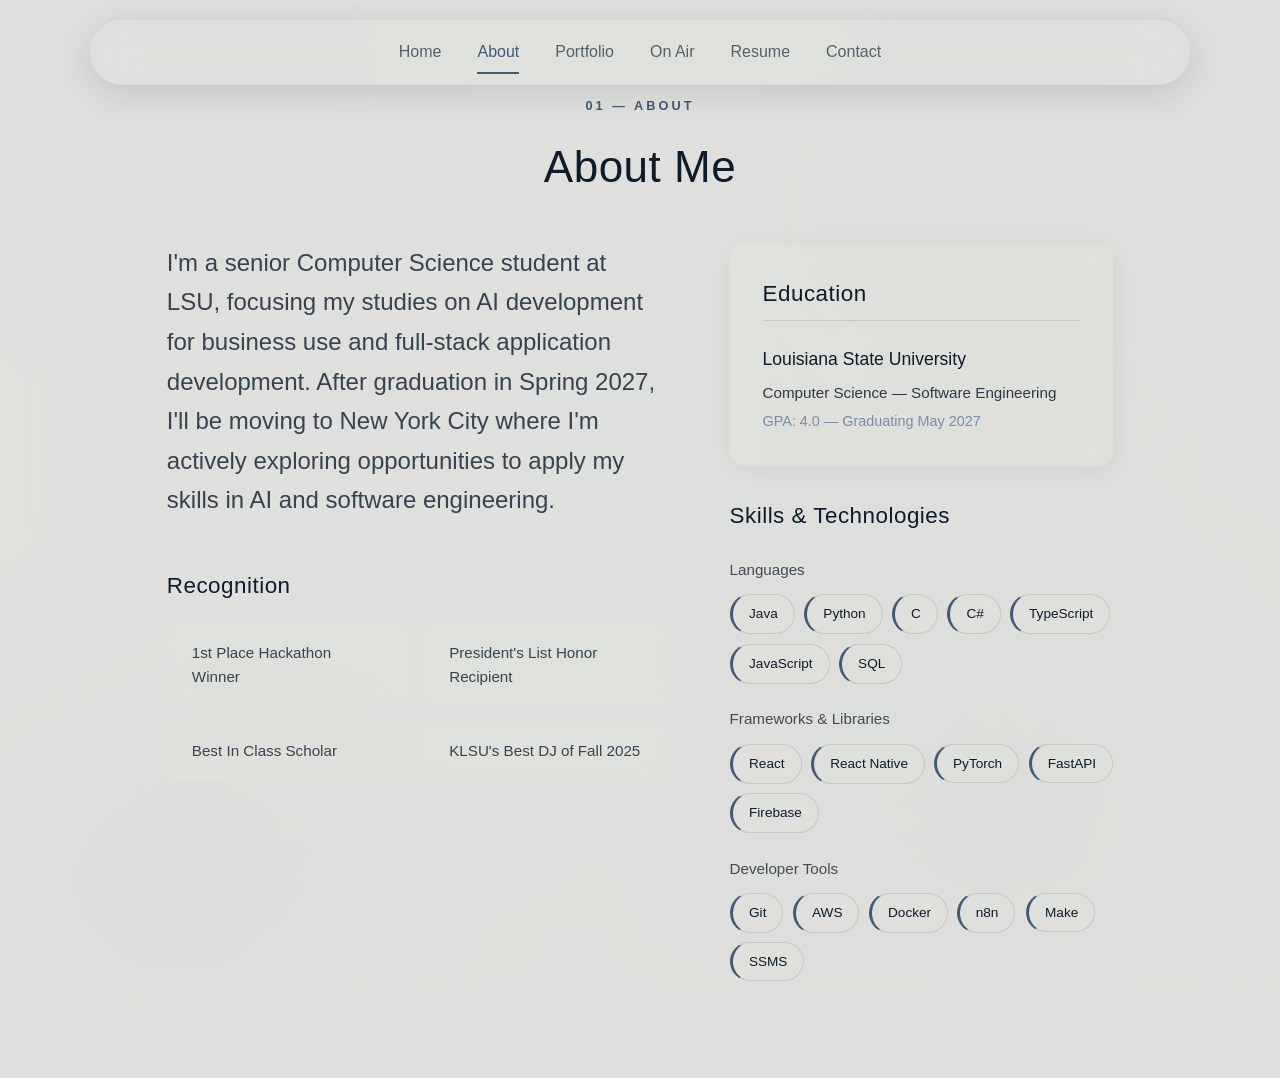
==== about.html @ bff1e8a2 "updated resume to overhaul layout" ====
<!DOCTYPE html>
<html lang="en">

<head>
    <meta charset="UTF-8">
    <meta name="viewport" content="width=device-width, initial-scale=1.0">
    <title>About — Alex Hollier</title>
    <link rel="icon" type="image/svg" href="personal_logo.png">
    <link rel="stylesheet" href="site.css">
</head>

<body>
    <div class="star-container" id="container"></div>

    <div class="content">
        <header>
            <nav>
                <button class="menu-toggle" aria-label="Toggle menu">☰</button>
                <ul>
                    <li><a href="index.html" class="nav-link">Home</a></li>
                    <li><a href="about.html" class="nav-link active">About</a></li>
                    <li><a href="portfolio.html" class="nav-link">Portfolio</a></li>
                    <li><a href="on-air.html" class="nav-link">On Air</a></li>
                    <li><a href="resume.html" class="nav-link">Resume</a></li>
                    <li><a href="contact.html" class="nav-link">Contact</a></li>
                </ul>
            </nav>
        </header>

        <main>
            <div id="about" class="page-section light">
                <div class="section-inner">
                    <span class="section-kicker reveal">01 — About</span>
                    <h2 class="reveal">About Me</h2>

                    <div class="about-grid">
                        <div class="about-col about-col-main">
                            <!-- VOICE: rewrite intro -->
                            <p class="about-intro reveal">
                                I'm a senior Computer Science student at LSU, focusing my studies on AI development for business use and full-stack application development. After graduation in Spring 2027, I'll be moving to New York City where I'm actively exploring opportunities to apply my skills in AI and software engineering.
                            </p>

                            <div class="achievements-section reveal">
                                <h3>Recognition</h3>
                                <div class="achievements-list">
                                    <div class="achievement-item">1st Place Hackathon Winner</div>
                                    <div class="achievement-item">President's List Honor Recipient</div>
                                    <div class="achievement-item">Best In Class Scholar</div>
                                    <div class="achievement-item">KLSU's Best DJ of Fall 2025</div>
                                </div>
                            </div>
                        </div>

                        <div class="about-col about-col-side">
                            <div class="info-card education-card reveal">
                                <h3>Education</h3>
                                <h4>Louisiana State University</h4>
                                <p class="highlight">Computer Science — Software Engineering</p>
                                <p class="detail">GPA: 4.0 — Graduating May 2027</p>
                            </div>

                            <div class="skills-section reveal">
                                <h3>Skills &amp; Technologies</h3>
                                <div class="skills-categories">
                                    <div class="skill-category">
                                        <h4>Languages</h4>
                                        <div class="skill-pills">
                                            <span class="skill-pill">Java</span>
                                            <span class="skill-pill">Python</span>
                                            <span class="skill-pill">C</span>
                                            <span class="skill-pill">C#</span>
                                            <span class="skill-pill">TypeScript</span>
                                            <span class="skill-pill">JavaScript</span>
                                            <span class="skill-pill">SQL</span>
                                        </div>
                                    </div>
                                    <div class="skill-category">
                                        <h4>Frameworks &amp; Libraries</h4>
                                        <div class="skill-pills">
                                            <span class="skill-pill">React</span>
                                            <span class="skill-pill">React Native</span>
                                            <span class="skill-pill">PyTorch</span>
                                            <span class="skill-pill">FastAPI</span>
                                            <span class="skill-pill">Firebase</span>
                                        </div>
                                    </div>
                                    <div class="skill-category">
                                        <h4>Developer Tools</h4>
                                        <div class="skill-pills">
                                            <span class="skill-pill">Git</span>
                                            <span class="skill-pill">AWS</span>
                                            <span class="skill-pill">Docker</span>
                                            <span class="skill-pill">n8n</span>
                                            <span class="skill-pill">Make</span>
                                            <span class="skill-pill">SSMS</span>
                                        </div>
                                    </div>
                                </div>
                            </div>
                        </div>
                    </div>
                </div>
            </div>
        </main>

    <script src="site.js"></script>
</body>

</html>
---- site.css ----
* {
  margin: 0;
  padding: 0;
  box-sizing: border-box;
}

:root {
  --ink: #0d1b2a;
  --accent: #415a77;
  --accent-deep: #1b263b;
  --accent-light: #778da9;
  --sage: #778da9;
  --cream: #e0e1dd;
  --surface: rgba(224, 225, 221, 0.6);
  --surface-strong: rgba(224, 225, 221, 0.85);
  --border-soft: rgba(13, 27, 42, 0.12);
}

html {
  scroll-behavior: smooth;
}

body {
  background: var(--cream);
  font-family: -apple-system, BlinkMacSystemFont, 'Segoe UI', Roboto, Oxygen, Ubuntu, Cantarell, sans-serif;
  color: var(--ink);
  line-height: 1.6;
  min-height: 100vh;
}

/* Warm glow blobs behind the star field */
body::before {
  content: '';
  position: fixed;
  inset: -10%;
  z-index: 0;
  pointer-events: none;
  background:
    radial-gradient(ellipse 900px 600px at 15% 10%, rgba(65, 90, 119, 0.22), transparent 60%),
    radial-gradient(ellipse 800px 700px at 85% 15%, rgba(119, 141, 169, 0.30), transparent 60%),
    radial-gradient(ellipse 900px 800px at 75% 85%, rgba(13, 27, 42, 0.16), transparent 60%),
    radial-gradient(ellipse 700px 600px at 20% 90%, rgba(27, 38, 59, 0.20), transparent 60%),
    radial-gradient(ellipse 1000px 900px at 50% 50%, rgba(119, 141, 169, 0.18), transparent 65%);
  filter: blur(10px);
  animation: drift-blobs 40s ease-in-out infinite;
}

@keyframes drift-blobs {
  0% {
    transform: translate(0, 0);
  }
  25% {
    transform: translate(3%, 4%);
  }
  50% {
    transform: translate(-2%, 5%);
  }
  75% {
    transform: translate(-4%, -3%);
  }
  100% {
    transform: translate(0, 0);
  }
}

.star-container {
  position: fixed;
  width: 100%;
  height: 100%;
  top: 0;
  left: 0;
  z-index: 1;
}

.star {
  position: absolute;
  border-radius: 50%;
}

.content {
  position: relative;
  z-index: 2;
  min-height: 100vh;
  display: flex;
  flex-direction: column;
}

header {
  position: fixed;
  top: 1.25rem;
  left: 50%;
  transform: translateX(-50%);
  width: calc(100% - 3rem);
  max-width: 1100px;
  padding: 0.6rem 1.5rem;
  background: var(--surface-strong);
  backdrop-filter: blur(20px) saturate(180%);
  -webkit-backdrop-filter: blur(20px) saturate(180%);
  z-index: 100;
  border: 1px solid rgba(224, 225, 221, 0.9);
  border-radius: 999px;
  box-shadow: 0 8px 32px rgba(13, 27, 42, 0.12), 0 1px 2px rgba(13, 27, 42, 0.04);
}

nav {
  display: flex;
  justify-content: center;
  align-items: center;
  width: 100%;
  margin: 0 auto;
}

.menu-toggle {
  display: none;
  background: none;
  border: none;
  color: var(--ink);
  font-size: 1.8rem;
  cursor: pointer;
  padding: 0.5rem;
}

nav ul {
  display: flex;
  list-style: none;
  gap: 2.25rem;
  margin: 0;
  font-size: 1rem;
}

nav a {
  color: rgba(13, 27, 42, 0.65);
  text-decoration: none;
  font-weight: 500;
  transition: all 0.3s;
  cursor: pointer;
  padding: 0.5rem 0;
  display: inline-block;
  border-bottom: 2px solid transparent;
}

nav a:hover {
  color: var(--ink);
}

nav a.nav-link.active {
  color: var(--accent);
  border-bottom: 2px solid var(--accent);
}

main {
  flex: 1;
}

/* Full-bleed section system */
.page-section {
  scroll-margin-top: 110px;
  width: 100%;
  padding: 6rem 0;
}

.page-section.light {
  background: rgba(224, 225, 221, 0.94);
  color: var(--ink);
}

.page-section.red {
  background: var(--accent-deep);
  color: var(--cream);
}

.section-inner {
  max-width: 1100px;
  margin: 0 auto;
  padding: 0 6%;
}

.section-kicker {
  display: block;
  font-size: 0.8rem;
  font-weight: 600;
  letter-spacing: 3px;
  text-transform: uppercase;
  color: var(--accent);
  margin-bottom: 1rem;
  text-align: center;
}

.page-section.red .section-kicker {
  color: var(--accent-light);
}

/* Reveal-on-scroll */
.reveal {
  opacity: 0;
  transform: translateY(28px);
  transition: opacity 0.7s ease, transform 0.7s ease;
}

.reveal.is-visible {
  opacity: 1;
  transform: translateY(0);
}

@media (prefers-reduced-motion: reduce) {
  .reveal {
    opacity: 1;
    transform: none;
    transition: none;
  }
}

.hero {
  text-align: center;
  padding: 3rem 0;
}

.hero-kicker {
  font-size: 0.9rem;
  font-weight: 600;
  letter-spacing: 3px;
  text-transform: uppercase;
  color: var(--accent);
  margin-bottom: 1.5rem;
}

.hero h1 {
  font-size: 6.5rem;
  font-weight: 450;
  letter-spacing: 1px;
  color: var(--ink);
}

.home-intro {
  font-size: 1.3rem;
  font-weight: 400;
  color: rgba(13, 27, 42, 0.8);
  line-height: 1.7;
  max-width: 640px;
  margin: 1.5rem auto 0;
}

.stats-row {
  display: grid;
  grid-template-columns: repeat(4, 1fr);
  gap: 1.5rem;
  margin: 3rem auto 0;
  max-width: 900px;
}

.stat-item {
  text-align: center;
  padding: 1.5rem 1rem;
  background: var(--surface);
  border: 1px solid rgba(224, 225, 221, 0.9);
  backdrop-filter: blur(10px);
  border-radius: 12px;
  transition: all 0.3s ease;
}

.stat-item:hover {
  background: var(--surface-strong);
  transform: translateY(-2px);
}

.stat-value {
  display: block;
  font-size: 1.6rem;
  font-weight: 600;
  color: var(--accent);
  margin-bottom: 0.35rem;
}

.stat-label {
  font-size: 0.8rem;
  font-weight: 500;
  color: var(--sage);
  text-transform: uppercase;
  letter-spacing: 1px;
}

.home-ctas {
  display: flex;
  justify-content: center;
  gap: 1.25rem;
  margin-top: 2.5rem;
  flex-wrap: wrap;
}

.contact-link.outline {
  background: transparent;
  color: var(--ink);
}

.contact-link.outline:hover {
  background: var(--ink);
  color: #ffffff;
}

h2 {
  font-size: 2.75rem;
  font-weight: 500;
  letter-spacing: 0.5px;
  margin-bottom: 2.5rem;
  text-align: center;
  color: inherit;
}

/* About: asymmetric two-column */
.about-grid {
  display: grid;
  grid-template-columns: 1.3fr 1fr;
  gap: 4rem;
  align-items: start;
  text-align: left;
}

.about-intro {
  font-size: 1.5rem;
  font-weight: 400;
  color: rgba(13, 27, 42, 0.8);
  line-height: 1.65;
  margin-bottom: 3rem;
}

.about-col-side {
  display: flex;
  flex-direction: column;
  gap: 2rem;
}

.info-card {
  background: var(--surface);
  border: 1px solid rgba(224, 225, 221, 0.9);
  backdrop-filter: blur(10px);
  border-radius: 15px;
  padding: 2rem;
  transition: all 0.3s ease;
  text-align: left;
  box-shadow: 0 4px 24px rgba(13, 27, 42, 0.06);
}

.info-card:hover {
  background: var(--surface-strong);
  border-color: rgba(224, 225, 221, 1);
  transform: translateY(-5px);
  box-shadow: 0 8px 32px rgba(13, 27, 42, 0.1);
}

.info-card h3 {
  font-size: 1.4rem;
  font-weight: 500;
  letter-spacing: 0.5px;
  margin-bottom: 1.5rem;
  text-align: left;
  color: var(--ink);
  border-bottom: 1px solid var(--border-soft);
  padding-bottom: 0.5rem;
}

.info-card h4 {
  font-size: 1.1rem;
  font-weight: 500;
  color: var(--ink);
  margin-bottom: 0.5rem;
  margin-top: 0.5rem;
}

.info-card .highlight {
  color: rgba(13, 27, 42, 0.85);
  font-size: 0.95rem;
  margin-bottom: 0.3rem;
}

.info-card .detail {
  color: var(--sage);
  font-size: 0.9rem;
}

.achievements-section h3 {
  font-size: 1.4rem;
  font-weight: 500;
  letter-spacing: 0.5px;
  margin-bottom: 1.25rem;
  text-align: left;
  color: var(--ink);
}

.achievements-list {
  display: grid;
  grid-template-columns: repeat(auto-fit, minmax(200px, 1fr));
  gap: 1rem;
}

.achievement-item {
  font-size: 0.95rem;
  color: rgba(13, 27, 42, 0.8);
  padding: 1rem 1.5rem;
  background: var(--surface);
  border: 1px solid rgba(224, 225, 221, 0.9);
  backdrop-filter: blur(10px);
  border-radius: 8px;
  text-align: left;
  transition: all 0.3s ease;
}

.achievement-item:hover {
  background: var(--surface-strong);
  border-color: rgba(224, 225, 221, 1);
  transform: translateY(-2px);
}

.skills-section > h3 {
  font-size: 1.4rem;
  font-weight: 500;
  letter-spacing: 0.5px;
  margin-bottom: 1.5rem;
  text-align: left;
  color: var(--ink);
}

.skills-categories {
  display: grid;
  grid-template-columns: 1fr;
  gap: 1.5rem;
}

.skill-category h4 {
  font-size: 0.95rem;
  font-weight: 500;
  color: rgba(13, 27, 42, 0.75);
  margin-bottom: 0.75rem;
  text-align: left;
}

.skill-pills {
  display: flex;
  flex-wrap: wrap;
  gap: 0.6rem;
  justify-content: flex-start;
}

.skill-pill {
  background: var(--surface);
  border: 1px solid var(--border-soft);
  border-left: 3px solid var(--accent);
  color: var(--ink);
  padding: 0.5rem 1rem;
  border-radius: 25px;
  font-size: 0.85rem;
  font-weight: 500;
  transition: all 0.3s ease;
  cursor: default;
  backdrop-filter: blur(6px);
}

.skill-pill:hover {
  background: var(--surface-strong);
  border-color: rgba(13, 27, 42, 0.2);
  transform: translateY(-2px);
  box-shadow: 0 4px 12px rgba(13, 27, 42, 0.1);
}

/* Experience: editorial numbered rows */
.experience-rows {
  display: flex;
  flex-direction: column;
}

.experience-row {
  display: grid;
  grid-template-columns: 100px 1fr;
  gap: 2rem;
  padding: 2.25rem 0;
  border-bottom: 1px solid rgba(224, 225, 221, 0.18);
  align-items: start;
  text-align: left;
}

.experience-row:first-child {
  padding-top: 0;
}

.experience-row:last-child {
  border-bottom: none;
  padding-bottom: 0;
}

.experience-num {
  font-size: 2.5rem;
  font-weight: 300;
  color: rgba(224, 225, 221, 0.25);
  line-height: 1;
}

.experience-header {
  display: flex;
  justify-content: space-between;
  align-items: baseline;
  flex-wrap: wrap;
  gap: 0.5rem;
  margin-bottom: 0.25rem;
}

.experience-header h3 {
  font-size: 1.3rem;
  font-weight: 500;
  color: var(--cream);
}

.experience-dates {
  font-size: 0.85rem;
  color: var(--accent-light);
  white-space: nowrap;
}

.experience-org {
  font-size: 0.95rem;
  color: var(--accent-light);
  font-weight: 500;
  margin-bottom: 0.9rem;
}

.experience-body ul {
  padding-left: 1.1rem;
}

.experience-body li {
  font-size: 0.95rem;
  color: rgba(224, 225, 221, 0.8);
  line-height: 1.6;
  margin-bottom: 0.4rem;
}

.experience-body li:last-child {
  margin-bottom: 0;
}

/* Projects: alternating rows */
.project-rows {
  display: flex;
  flex-direction: column;
  gap: 3.5rem;
  margin-top: 1rem;
}

.project-row {
  display: grid;
  grid-template-columns: 280px 1fr;
  gap: 2.5rem;
  align-items: center;
  text-align: left;
}

.project-row.reverse {
  grid-template-columns: 1fr 280px;
}

.project-row.reverse .project-row-media {
  order: 2;
}

.project-row.reverse .project-row-body {
  order: 1;
}

.project-row-media {
  display: block;
  transition: transform 0.3s ease-in-out;
}

.project-row-media:hover {
  transform: scale(1.03);
}

.project-media-img {
  width: 100%;
  height: 200px;
  object-fit: contain;
  border-radius: 12px;
  padding: 1.5rem;
  box-shadow: 0 4px 20px rgba(0, 0, 0, 0.2);
}

.project-media-img.entergy-bg {
  background-color: #ffffff;
}

.project-media-img.rooted-bg {
  background-color: #f5f3eb;
}

.project-media-img.melodify-bg {
  background-color: #5542a5;
}

.project-row-body h3 {
  font-size: 1.7rem;
  font-weight: 500;
  letter-spacing: 0.5px;
  margin-bottom: 0.7rem;
  color: var(--cream);
}

.project-row-body p {
  font-size: 1.05rem;
  font-weight: 400;
  color: rgba(224, 225, 221, 0.8);
  line-height: 1.6;
  margin-bottom: 0.9rem;
}

.project-row-link {
  display: inline-block;
  color: var(--accent-light);
  text-decoration: none;
  font-weight: 500;
  font-size: 0.9rem;
  letter-spacing: 0.5px;
  border-bottom: 1px solid transparent;
  transition: border-color 0.3s;
}

.project-row-link:hover {
  border-color: var(--accent-light);
}

/* Work-in-progress placeholder */
.wip-notice {
  text-align: center;
  padding: 3rem 0;
}

.wip-text {
  font-size: 1.1rem;
  color: rgba(13, 27, 42, 0.65);
  margin-top: 0.5rem;
}

/* On Air */
.on-air-layout {
  display: flex;
  flex-direction: column;
  gap: 1.75rem;
}

.on-air-main {
  display: flex;
  align-items: center;
  gap: 2rem;
}

.on-air-logo {
  width: 90px;
  height: 90px;
  object-fit: contain;
  border-radius: 14px;
  background: #ffffff;
  padding: 0.6rem;
  box-shadow: 0 4px 20px rgba(13, 27, 42, 0.1);
  flex-shrink: 0;
}

.on-air-blurb {
  font-size: 1.5rem;
  font-weight: 450;
  line-height: 1.5;
  color: var(--ink);
  border-left: 3px solid var(--accent);
  padding-left: 1.5rem;
  margin: 0;
  font-style: normal;
}

.on-air-meta {
  display: flex;
  align-items: center;
  gap: 1.5rem;
  flex-wrap: wrap;
  padding-left: calc(90px + 2rem);
}

.on-air-schedule {
  color: var(--sage);
  font-size: 0.95rem;
  font-weight: 500;
}

.listen-link {
  display: inline-flex;
  align-items: center;
  gap: 0.6rem;
  background: var(--accent);
  color: #ffffff;
  text-decoration: none;
  font-weight: 500;
  letter-spacing: 0.5px;
  padding: 0.7rem 1.6rem;
  border-radius: 999px;
  border: 1px solid var(--accent);
  transition: all 0.3s;
}

.listen-link::before {
  content: '';
  width: 8px;
  height: 8px;
  border-radius: 50%;
  background: #ffffff;
  box-shadow: 0 0 6px rgba(255, 255, 255, 0.9);
}

.listen-link:hover {
  background: var(--accent-deep);
  border-color: var(--accent-deep);
}

.on-air-gallery {
  display: grid;
  grid-template-columns: repeat(2, 1fr);
  gap: 1.5rem;
  padding-left: calc(90px + 2rem);
}

.on-air-photo {
  width: 100%;
  height: 220px;
  object-fit: cover;
  border-radius: 12px;
  box-shadow: 0 4px 20px rgba(13, 27, 42, 0.1);
}

/* Resume */
.resume-card {
  background: var(--surface);
  border: 1px solid rgba(224, 225, 221, 0.9);
  backdrop-filter: blur(10px);
  border-radius: 15px;
  overflow: hidden;
  box-shadow: 0 4px 24px rgba(13, 27, 42, 0.08);
}

.resume-toolbar {
  display: flex;
  justify-content: space-between;
  align-items: center;
  flex-wrap: wrap;
  gap: 1rem;
  padding: 1.1rem 1.5rem;
  border-bottom: 1px solid var(--border-soft);
}

.resume-toolbar-label {
  font-weight: 500;
  font-size: 0.95rem;
  color: var(--ink);
}

.resume-toolbar-actions {
  display: flex;
  gap: 1.5rem;
  flex-wrap: wrap;
}

.resume-action-link {
  color: var(--accent);
  text-decoration: none;
  font-weight: 500;
  font-size: 0.9rem;
  border-bottom: 1px solid transparent;
  transition: border-color 0.3s;
}

.resume-action-link:hover {
  border-color: var(--accent);
}

.resume-frame-wrapper {
  width: 100%;
  aspect-ratio: 8.5 / 11;
  background: #ffffff;
  position: relative;
  overflow: hidden;
}

/* Google's preview iframe renders its own scrollbar inside the doc; oversizing
   the iframe and clipping the wrapper pushes that scrollbar out of view. */
.resume-frame {
  position: absolute;
  top: 0;
  left: 0;
  width: calc(100% + 20px);
  height: 100%;
  border: none;
  display: block;
}

footer {
  text-align: center;
  padding: 2rem 0 2.5rem;
  color: rgba(13, 27, 42, 0.5);
  font-size: 0.85rem;
}

/* Contact */
.contact-section {
  text-align: center;
}

.contact-section h2 {
  font-size: 3.25rem;
}

.contact-section p {
  font-size: 1.3rem;
  font-weight: 400;
  color: rgba(13, 27, 42, 0.65);
  margin-bottom: 1.5rem;
}

.contact-link {
  display: inline-block;
  color: #ffffff;
  background: var(--ink);
  text-decoration: none;
  font-weight: 500;
  letter-spacing: 1px;
  padding: 0.8rem 2rem;
  border-radius: 999px;
  border: 1px solid var(--ink);
  transition: all 0.3s;
}

.contact-link:hover {
  background: var(--accent);
  border-color: var(--accent);
}

::-webkit-scrollbar {
  width: 6px;
}

::-webkit-scrollbar-track {
  background: transparent;
}

::-webkit-scrollbar-thumb {
  background: rgba(13, 27, 42, 0.2);
  border-radius: 6px;
}

::-webkit-scrollbar-thumb:hover {
  background: rgba(13, 27, 42, 0.35);
}

@media (max-width: 768px) {
  .menu-toggle {
    display: block;
  }

  header {
    top: 1rem;
    width: calc(100% - 2rem);
    border-radius: 24px;
  }

  nav ul {
    position: fixed;
    top: 80px;
    left: 1rem;
    right: 1rem;
    background: var(--surface-strong);
    backdrop-filter: blur(20px) saturate(180%);
    -webkit-backdrop-filter: blur(20px) saturate(180%);
    flex-direction: column;
    gap: 0;
    padding: 1rem 0;
    margin: 0;
    transform: translateY(-20px);
    opacity: 0;
    transition: transform 0.3s ease, opacity 0.3s ease;
    pointer-events: none;
    border-radius: 20px;
    border: 1px solid rgba(224, 225, 221, 0.9);
    box-shadow: 0 8px 32px rgba(13, 27, 42, 0.12);
  }

  nav ul.active {
    transform: translateY(0);
    opacity: 1;
    pointer-events: all;
  }

  nav ul li {
    padding: 1rem 0;
    text-align: center;
  }

  nav a {
    font-size: 1.1rem;
  }

  .page-section {
    padding: 4rem 0;
  }

  .hero h1 {
    font-size: 2.75rem;
  }

  .stats-row {
    grid-template-columns: repeat(2, 1fr);
  }

  .about-grid {
    grid-template-columns: 1fr;
    gap: 2.5rem;
  }

  .experience-row {
    grid-template-columns: 50px 1fr;
    gap: 1rem;
  }

  .experience-num {
    font-size: 1.75rem;
  }

  .project-row,
  .project-row.reverse {
    grid-template-columns: 1fr;
    gap: 1.5rem;
  }

  .project-row .project-row-media,
  .project-row.reverse .project-row-media {
    order: 1;
  }

  .project-row .project-row-body,
  .project-row.reverse .project-row-body {
    order: 2;
  }

  .resume-toolbar {
    flex-direction: column;
    align-items: flex-start;
  }

  .on-air-main {
    flex-direction: column;
    text-align: center;
  }

  .on-air-blurb {
    border-left: none;
    border-top: 3px solid var(--accent);
    padding-left: 0;
    padding-top: 1rem;
  }

  .on-air-meta,
  .on-air-gallery {
    padding-left: 0;
  }

  .on-air-meta {
    justify-content: center;
  }

  .on-air-gallery {
    grid-template-columns: 1fr;
  }
}
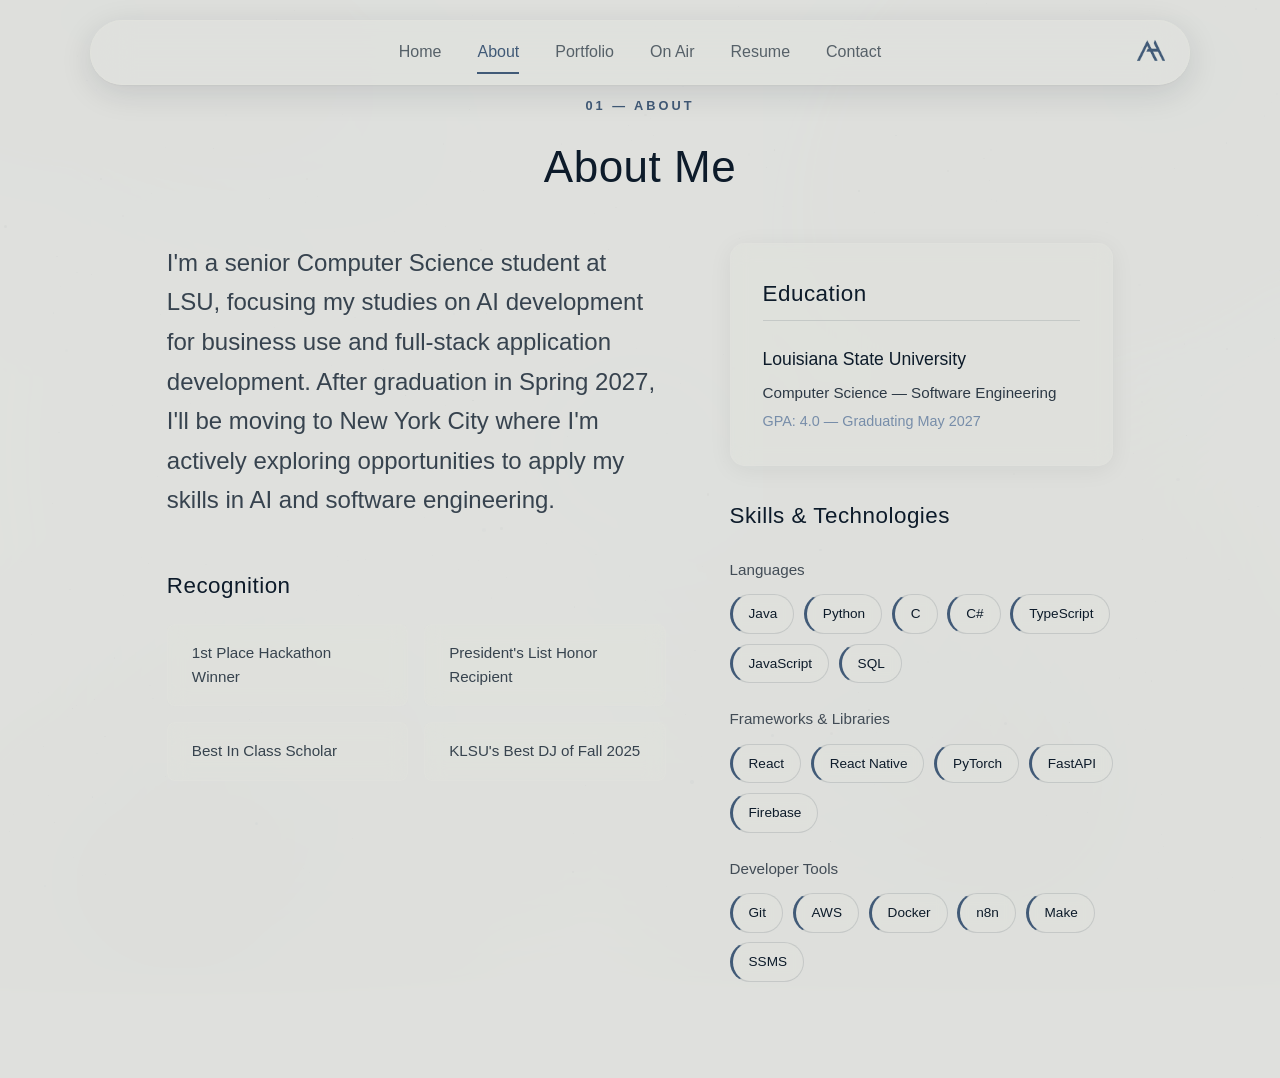
==== commit c506478a: "added logo back to header" ====
--- a/about.html
+++ b/about.html
@@ -24,6 +24,9 @@
                     <li><a href="resume.html" class="nav-link">Resume</a></li>
                     <li><a href="contact.html" class="nav-link">Contact</a></li>
                 </ul>
+                <a href="index.html" class="nav-logo-link">
+                    <img src="personal_logo_blue.png" alt="Alex Hollier" class="nav-logo">
+                </a>
             </nav>
         </header>
 
--- a/site.css
+++ b/site.css
@@ -6,7 +6,7 @@
 
 :root {
   --ink: #0d1b2a;
-  --accent: #415a77;
+  --accent: rgb(65, 90, 119);
   --accent-deep: #1b263b;
   --accent-light: #778da9;
   --sage: #778da9;
@@ -108,6 +108,7 @@
   align-items: center;
   width: 100%;
   margin: 0 auto;
+  position: relative;
 }
 
 .menu-toggle {
@@ -126,6 +127,21 @@
   gap: 2.25rem;
   margin: 0;
   font-size: 1rem;
+}
+
+.nav-logo-link {
+  display: block;
+  line-height: 0;
+  position: absolute;
+  right: 0;
+  top: 50%;
+  transform: translateY(-50%);
+}
+
+.nav-logo {
+  height: 28px;
+  width: auto;
+  display: block;
 }
 
 nav a {
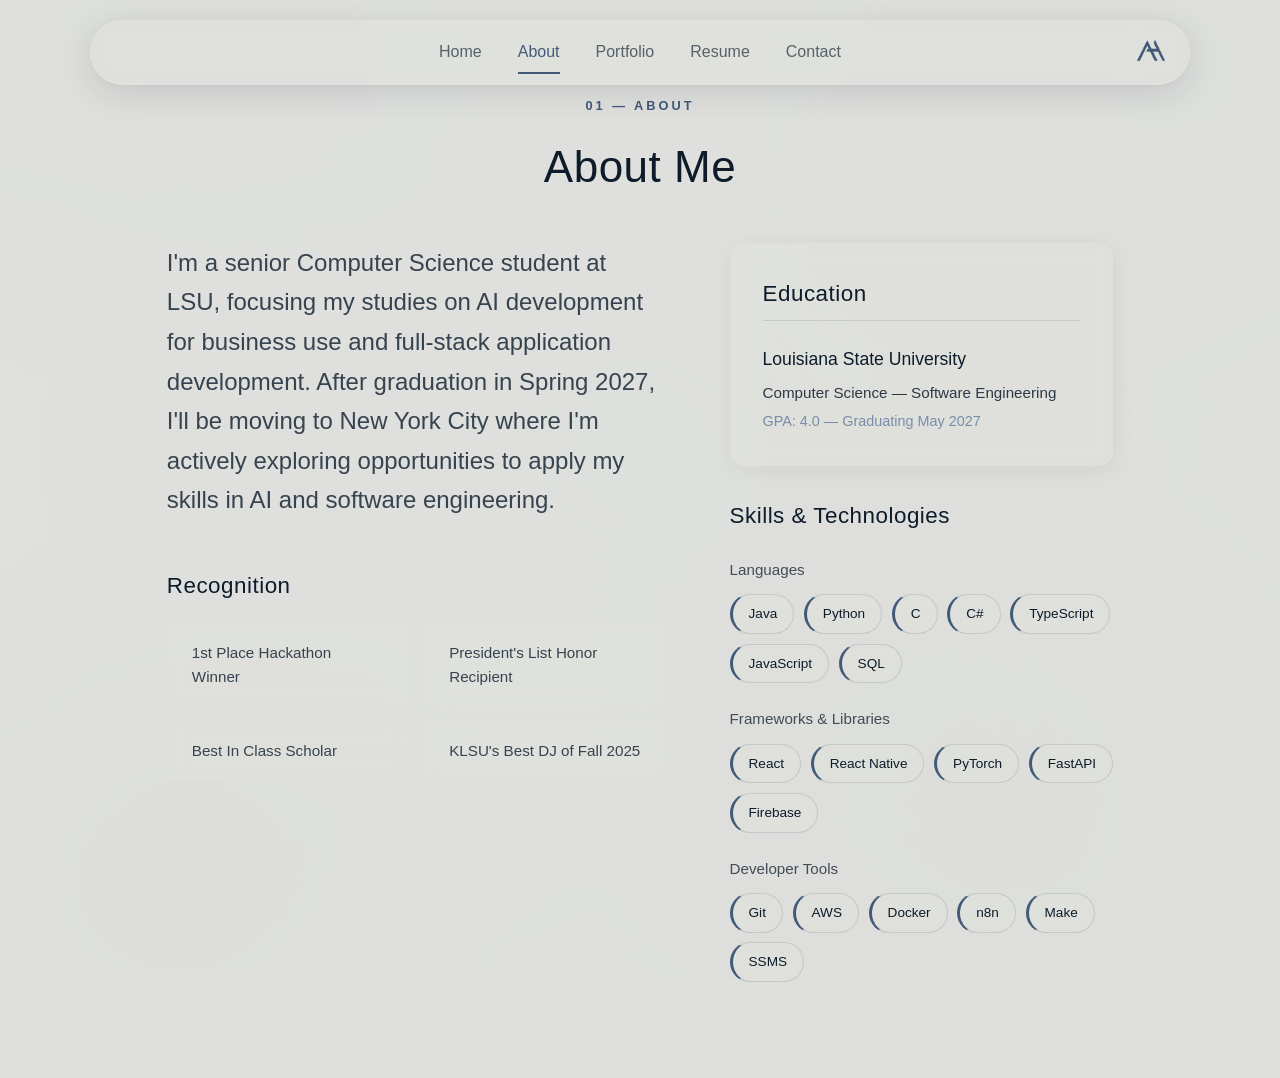
==== commit 5e2f8faf: "removed on-air tab from header while i work on that section" ====
--- a/about.html
+++ b/about.html
@@ -20,7 +20,7 @@
                     <li><a href="index.html" class="nav-link">Home</a></li>
                     <li><a href="about.html" class="nav-link active">About</a></li>
                     <li><a href="portfolio.html" class="nav-link">Portfolio</a></li>
-                    <li><a href="on-air.html" class="nav-link">On Air</a></li>
+                    <!-- <li><a href="on-air.html" class="nav-link">On Air</a></li> -->
                     <li><a href="resume.html" class="nav-link">Resume</a></li>
                     <li><a href="contact.html" class="nav-link">Contact</a></li>
                 </ul>
